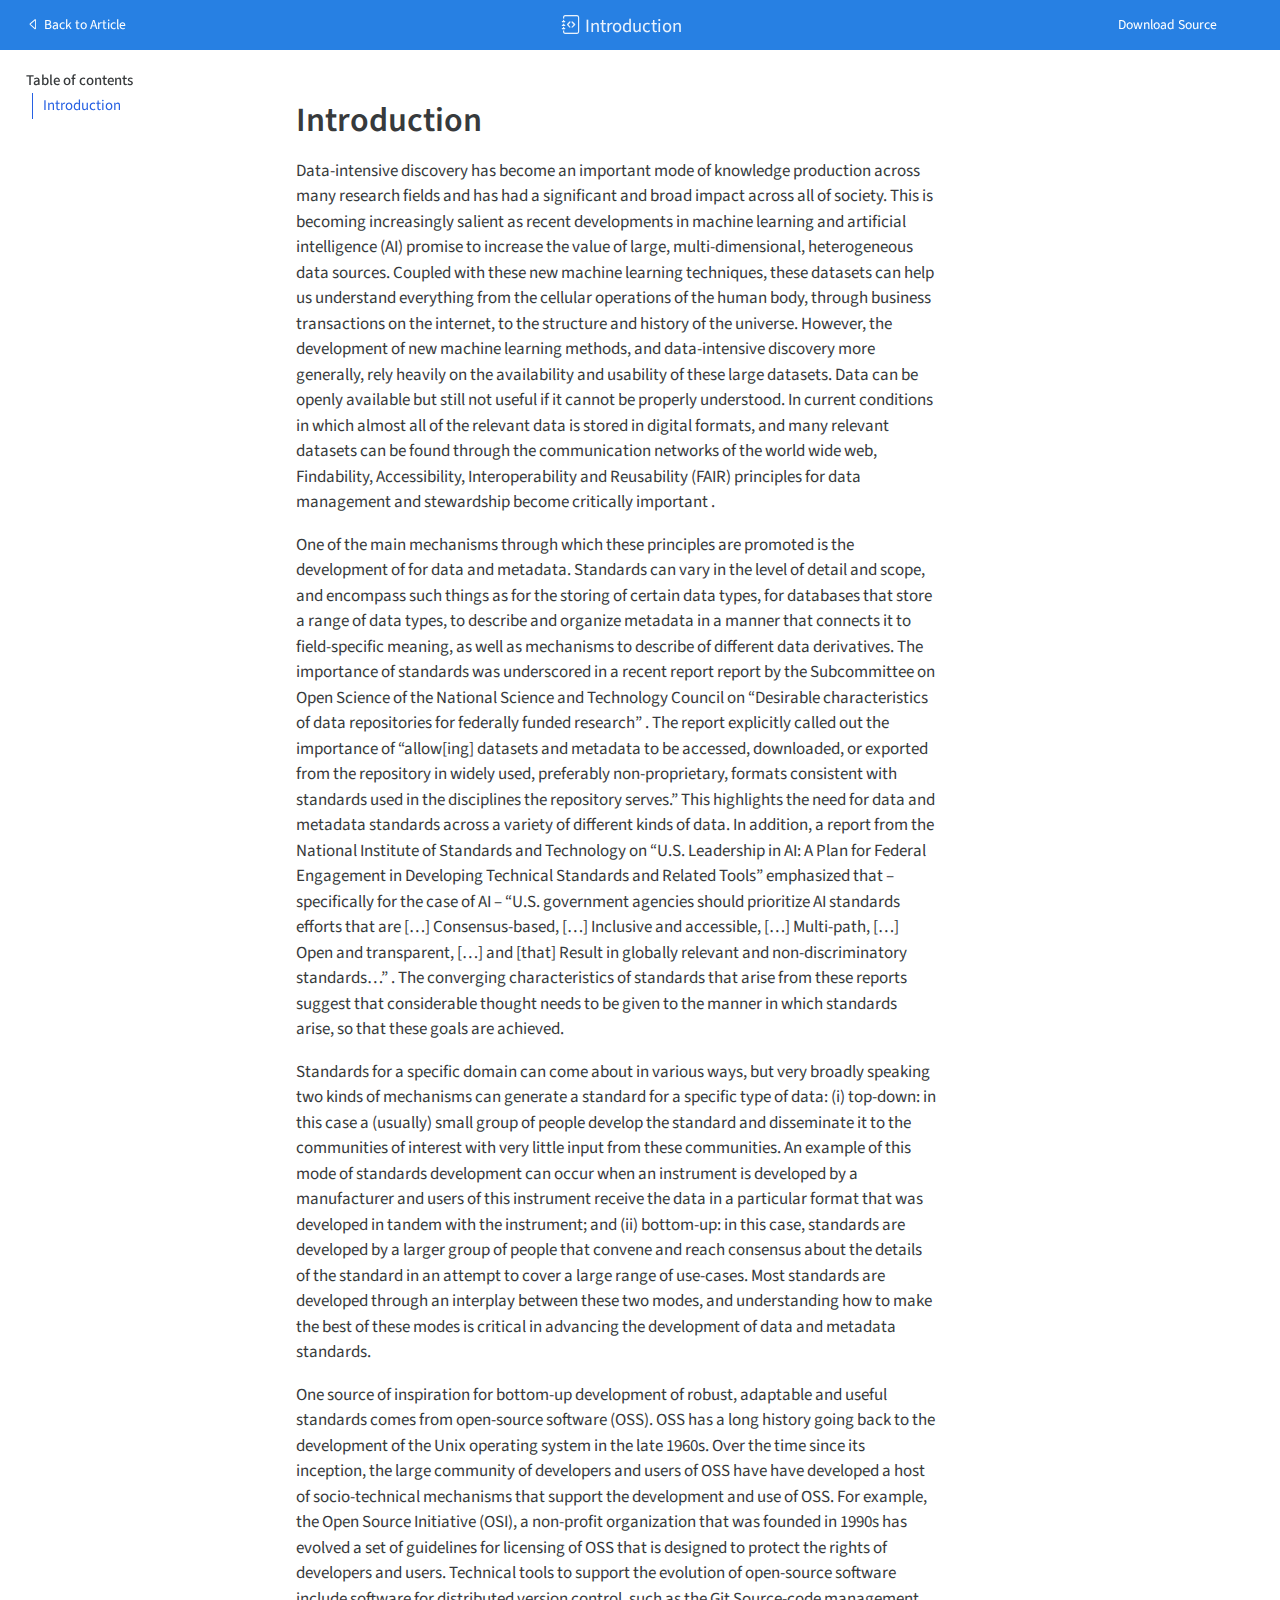
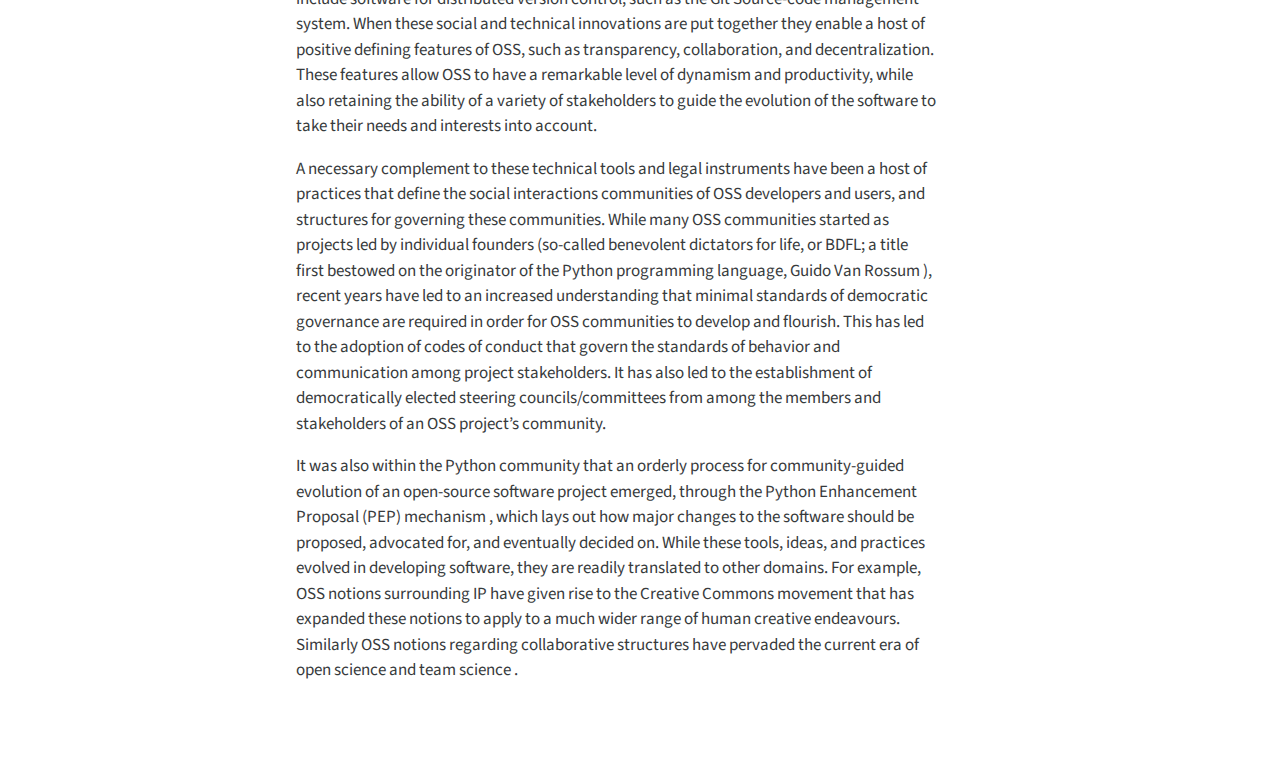
==== sections/01-introduction-preview.html @ ea51e64c "Built site for gh-pages" ====
<!DOCTYPE html>
<html xmlns="http://www.w3.org/1999/xhtml" lang="en" xml:lang="en"><head>
    <meta charset="utf-8">
    <meta name="generator" content="quarto-1.4.553">

    <meta name="viewport" content="width=device-width, initial-scale=1.0, user-scalable=yes">


    <title>introduction</title>
    <style>
      code{white-space: pre-wrap;}
      span.smallcaps{font-variant: small-caps;}
      div.columns{display: flex; gap: min(4vw, 1.5em);}
      div.column{flex: auto; overflow-x: auto;}
      div.hanging-indent{margin-left: 1.5em; text-indent: -1.5em;}
      ul.task-list{list-style: none;}
      ul.task-list li input[type="checkbox"] {
        width: 0.8em;
        margin: 0 0.8em 0.2em -1em; /* quarto-specific, see https://github.com/quarto-dev/quarto-cli/issues/4556 */ 
        vertical-align: middle;
      }
    </style>

    <style>
      body.hypothesis-enabled #quarto-embed-header {
        padding-right: 36px;
      }

      #quarto-embed-header {
        height: 3em;
        width: 100%;
        display: flex;
        justify-content: space-between;
        align-items: center;
        border-bottom: solid 1px;
      }

      #quarto-embed-header h6 {
        font-size: 1.1em;
        padding-top: 0.6em;
        margin-left: 1em;
        margin-right: 1em;
        font-weight: 400;
      }

      #quarto-embed-header a.quarto-back-link,
      #quarto-embed-header a.quarto-download-embed {
        font-size: 0.8em;
        margin-top: 1em;
        margin-bottom: 1em;
        margin-left: 1em;
        margin-right: 1em;
      }

      .quarto-back-container {
        padding-left: 0.5em;
        display: flex;
      }

      .headroom {
          will-change: transform;
          transition: transform 200ms linear;
      }

      .headroom--pinned {
          transform: translateY(0%);
      }

      .headroom--unpinned {
          transform: translateY(-100%);
      }      
    </style>

    <script>
    window.document.addEventListener("DOMContentLoaded", function () {

      var header = window.document.querySelector("#quarto-embed-header");
      const titleBannerEl = window.document.querySelector("body > #title-block-header");
      if (titleBannerEl) {
        titleBannerEl.style.paddingTop = header.clientHeight + "px";
      }
      const contentEl = window.document.getElementById('quarto-content');
      for (const child of contentEl.children) {
        child.style.paddingTop = header.clientHeight + "px";
        child.style.marginTop = "1em";
      }

      // Use the article root if the `back` call doesn't work. This isn't perfect
      // but should typically work
      window.quartoBackToArticle = () => {
        var currentUrl = window.location.href;
        window.history.back();
        setTimeout(() => {
            // if location was not changed in 100 ms, then there is no history back
            if(currentUrl === window.location.href){              
                // redirect to site root
                window.location.href = "../index.html";
            }
        }, 100);
      }

      const headroom = new window.Headroom(header, {
        tolerance: 5,
        onPin: function () {
        },
        onUnpin: function () {
        },
      });
      headroom.init();
    });
    </script>

    
<script src="../site_libs/manuscript-notebook/headroom.min.js"></script>
<script src="../site_libs/clipboard/clipboard.min.js"></script>
<script src="../site_libs/quarto-html/quarto.js"></script>
<script src="../site_libs/quarto-html/popper.min.js"></script>
<script src="../site_libs/quarto-html/tippy.umd.min.js"></script>
<script src="../site_libs/quarto-html/anchor.min.js"></script>
<link href="../site_libs/quarto-html/tippy.css" rel="stylesheet">
<link href="../site_libs/quarto-html/quarto-syntax-highlighting.css" rel="stylesheet" id="quarto-text-highlighting-styles">
<script src="../site_libs/bootstrap/bootstrap.min.js"></script>
<link href="../site_libs/bootstrap/bootstrap-icons.css" rel="stylesheet">
<link href="../site_libs/bootstrap/bootstrap.min.css" rel="stylesheet" id="quarto-bootstrap" data-mode="light">
     <script async="" src="https://hypothes.is/embed.js"></script>
<script>
  window.document.addEventListener("DOMContentLoaded", function (_event) {
    document.body.classList.add('hypothesis-enabled');
  });
</script>  
      </head>

  <body class="quarto-notebook">
    <div id="quarto-embed-header" class="headroom fixed-top bg-primary">
      
      <a onclick="window.quartoBackToArticle(); return false;" class="btn btn-primary quarto-back-link" href=""><i class="bi bi-caret-left"></i> Back to Article</a>
      <h6><i class="bi bi-journal-code"></i> Introduction</h6>

            <a href="../sections/01-introduction.qmd" class="btn btn-primary quarto-download-embed" download="01-introduction.qmd">Download Source</a>
          </div>

     <div id="quarto-content" class="page-columns page-rows-contents page-layout-article toc-left">
<div id="quarto-sidebar-toc-left" class="sidebar toc-left">
  <nav id="TOC" role="doc-toc" class="toc-active">
    <h2 id="toc-title">Table of contents</h2>
   
  <ul>
  <li><a href="#introduction" id="toc-introduction" class="nav-link active" data-scroll-target="#introduction">Introduction</a></li>
  </ul>
</nav>
</div>
<div id="quarto-margin-sidebar" class="sidebar margin-sidebar">
</div>
<main class="content quarto-banner-title-block" id="quarto-document-content">      <section id="introduction" class="level1">
<h1>Introduction</h1>
<p>Data-intensive discovery has become an important mode of knowledge production across many research fields and has had a significant and broad impact across all of society. This is becoming increasingly salient as recent developments in machine learning and artificial intelligence (AI) promise to increase the value of large, multi-dimensional, heterogeneous data sources. Coupled with these new machine learning techniques, these datasets can help us understand everything from the cellular operations of the human body, through business transactions on the internet, to the structure and history of the universe. However, the development of new machine learning methods, and data-intensive discovery more generally, rely heavily on the availability and usability of these large datasets. Data can be openly available but still not useful if it cannot be properly understood. In current conditions in which almost all of the relevant data is stored in digital formats, and many relevant datasets can be found through the communication networks of the world wide web, Findability, Accessibility, Interoperability and Reusability (FAIR) principles for data management and stewardship become critically important .</p>
<p>One of the main mechanisms through which these principles are promoted is the development of for data and metadata. Standards can vary in the level of detail and scope, and encompass such things as for the storing of certain data types, for databases that store a range of data types, to describe and organize metadata in a manner that connects it to field-specific meaning, as well as mechanisms to describe of different data derivatives. The importance of standards was underscored in a recent report report by the Subcommittee on Open Science of the National Science and Technology Council on “Desirable characteristics of data repositories for federally funded research” . The report explicitly called out the importance of “allow[ing] datasets and metadata to be accessed, downloaded, or exported from the repository in widely used, preferably non-proprietary, formats consistent with standards used in the disciplines the repository serves.” This highlights the need for data and metadata standards across a variety of different kinds of data. In addition, a report from the National Institute of Standards and Technology on “U.S. Leadership in AI: A Plan for Federal Engagement in Developing Technical Standards and Related Tools” emphasized that – specifically for the case of AI – “U.S. government agencies should prioritize AI standards efforts that are […] Consensus-based, […] Inclusive and accessible, […] Multi-path, […] Open and transparent, […] and [that] Result in globally relevant and non-discriminatory standards…” . The converging characteristics of standards that arise from these reports suggest that considerable thought needs to be given to the manner in which standards arise, so that these goals are achieved.</p>
<p>Standards for a specific domain can come about in various ways, but very broadly speaking two kinds of mechanisms can generate a standard for a specific type of data: (i) top-down: in this case a (usually) small group of people develop the standard and disseminate it to the communities of interest with very little input from these communities. An example of this mode of standards development can occur when an instrument is developed by a manufacturer and users of this instrument receive the data in a particular format that was developed in tandem with the instrument; and (ii) bottom-up: in this case, standards are developed by a larger group of people that convene and reach consensus about the details of the standard in an attempt to cover a large range of use-cases. Most standards are developed through an interplay between these two modes, and understanding how to make the best of these modes is critical in advancing the development of data and metadata standards.</p>
<p>One source of inspiration for bottom-up development of robust, adaptable and useful standards comes from open-source software (OSS). OSS has a long history going back to the development of the Unix operating system in the late 1960s. Over the time since its inception, the large community of developers and users of OSS have have developed a host of socio-technical mechanisms that support the development and use of OSS. For example, the Open Source Initiative (OSI), a non-profit organization that was founded in 1990s has evolved a set of guidelines for licensing of OSS that is designed to protect the rights of developers and users. Technical tools to support the evolution of open-source software include software for distributed version control, such as the Git Source-code management system. When these social and technical innovations are put together they enable a host of positive defining features of OSS, such as transparency, collaboration, and decentralization. These features allow OSS to have a remarkable level of dynamism and productivity, while also retaining the ability of a variety of stakeholders to guide the evolution of the software to take their needs and interests into account.</p>
<p>A necessary complement to these technical tools and legal instruments have been a host of practices that define the social interactions communities of OSS developers and users, and structures for governing these communities. While many OSS communities started as projects led by individual founders (so-called benevolent dictators for life, or BDFL; a title first bestowed on the originator of the Python programming language, Guido Van Rossum ), recent years have led to an increased understanding that minimal standards of democratic governance are required in order for OSS communities to develop and flourish. This has led to the adoption of codes of conduct that govern the standards of behavior and communication among project stakeholders. It has also led to the establishment of democratically elected steering councils/committees from among the members and stakeholders of an OSS project’s community.</p>
<p>It was also within the Python community that an orderly process for community-guided evolution of an open-source software project emerged, through the Python Enhancement Proposal (PEP) mechanism , which lays out how major changes to the software should be proposed, advocated for, and eventually decided on. While these tools, ideas, and practices evolved in developing software, they are readily translated to other domains. For example, OSS notions surrounding IP have given rise to the Creative Commons movement that has expanded these notions to apply to a much wider range of human creative endeavours. Similarly OSS notions regarding collaborative structures have pervaded the current era of open science and team science .</p>
</section>
     </main>
<!-- /main column -->  <script id="quarto-html-after-body" type="application/javascript">
window.document.addEventListener("DOMContentLoaded", function (event) {
  const toggleBodyColorMode = (bsSheetEl) => {
    const mode = bsSheetEl.getAttribute("data-mode");
    const bodyEl = window.document.querySelector("body");
    if (mode === "dark") {
      bodyEl.classList.add("quarto-dark");
      bodyEl.classList.remove("quarto-light");
    } else {
      bodyEl.classList.add("quarto-light");
      bodyEl.classList.remove("quarto-dark");
    }
  }
  const toggleBodyColorPrimary = () => {
    const bsSheetEl = window.document.querySelector("link#quarto-bootstrap");
    if (bsSheetEl) {
      toggleBodyColorMode(bsSheetEl);
    }
  }
  toggleBodyColorPrimary();  
  const icon = "";
  const anchorJS = new window.AnchorJS();
  anchorJS.options = {
    placement: 'right',
    icon: icon
  };
  anchorJS.add('.anchored');
  const isCodeAnnotation = (el) => {
    for (const clz of el.classList) {
      if (clz.startsWith('code-annotation-')) {                     
        return true;
      }
    }
    return false;
  }
  const clipboard = new window.ClipboardJS('.code-copy-button', {
    text: function(trigger) {
      const codeEl = trigger.previousElementSibling.cloneNode(true);
      for (const childEl of codeEl.children) {
        if (isCodeAnnotation(childEl)) {
          childEl.remove();
        }
      }
      return codeEl.innerText;
    }
  });
  clipboard.on('success', function(e) {
    // button target
    const button = e.trigger;
    // don't keep focus
    button.blur();
    // flash "checked"
    button.classList.add('code-copy-button-checked');
    var currentTitle = button.getAttribute("title");
    button.setAttribute("title", "Copied!");
    let tooltip;
    if (window.bootstrap) {
      button.setAttribute("data-bs-toggle", "tooltip");
      button.setAttribute("data-bs-placement", "left");
      button.setAttribute("data-bs-title", "Copied!");
      tooltip = new bootstrap.Tooltip(button, 
        { trigger: "manual", 
          customClass: "code-copy-button-tooltip",
          offset: [0, -8]});
      tooltip.show();    
    }
    setTimeout(function() {
      if (tooltip) {
        tooltip.hide();
        button.removeAttribute("data-bs-title");
        button.removeAttribute("data-bs-toggle");
        button.removeAttribute("data-bs-placement");
      }
      button.setAttribute("title", currentTitle);
      button.classList.remove('code-copy-button-checked');
    }, 1000);
    // clear code selection
    e.clearSelection();
  });
    var localhostRegex = new RegExp(/^(?:http|https):\/\/localhost\:?[0-9]*\//);
    var mailtoRegex = new RegExp(/^mailto:/);
      var filterRegex = new RegExp('/' + window.location.host + '/');
    var isInternal = (href) => {
        return filterRegex.test(href) || localhostRegex.test(href) || mailtoRegex.test(href);
    }
    // Inspect non-navigation links and adorn them if external
 	var links = window.document.querySelectorAll('a[href]:not(.nav-link):not(.navbar-brand):not(.toc-action):not(.sidebar-link):not(.sidebar-item-toggle):not(.pagination-link):not(.no-external):not([aria-hidden]):not(.dropdown-item):not(.quarto-navigation-tool)');
    for (var i=0; i<links.length; i++) {
      const link = links[i];
      if (!isInternal(link.href)) {
        // undo the damage that might have been done by quarto-nav.js in the case of
        // links that we want to consider external
        if (link.dataset.originalHref !== undefined) {
          link.href = link.dataset.originalHref;
        }
      }
    }
  function tippyHover(el, contentFn, onTriggerFn, onUntriggerFn) {
    const config = {
      allowHTML: true,
      maxWidth: 500,
      delay: 100,
      arrow: false,
      appendTo: function(el) {
          return el.parentElement;
      },
      interactive: true,
      interactiveBorder: 10,
      theme: 'quarto',
      placement: 'bottom-start',
    };
    if (contentFn) {
      config.content = contentFn;
    }
    if (onTriggerFn) {
      config.onTrigger = onTriggerFn;
    }
    if (onUntriggerFn) {
      config.onUntrigger = onUntriggerFn;
    }
    window.tippy(el, config); 
  }
  const noterefs = window.document.querySelectorAll('a[role="doc-noteref"]');
  for (var i=0; i<noterefs.length; i++) {
    const ref = noterefs[i];
    tippyHover(ref, function() {
      // use id or data attribute instead here
      let href = ref.getAttribute('data-footnote-href') || ref.getAttribute('href');
      try { href = new URL(href).hash; } catch {}
      const id = href.replace(/^#\/?/, "");
      const note = window.document.getElementById(id);
      if (note) {
        return note.innerHTML;
      } else {
        return "";
      }
    });
  }
  const xrefs = window.document.querySelectorAll('a.quarto-xref');
  const processXRef = (id, note) => {
    // Strip column container classes
    const stripColumnClz = (el) => {
      el.classList.remove("page-full", "page-columns");
      if (el.children) {
        for (const child of el.children) {
          stripColumnClz(child);
        }
      }
    }
    stripColumnClz(note)
    if (id === null || id.startsWith('sec-')) {
      // Special case sections, only their first couple elements
      const container = document.createElement("div");
      if (note.children && note.children.length > 2) {
        container.appendChild(note.children[0].cloneNode(true));
        for (let i = 1; i < note.children.length; i++) {
          const child = note.children[i];
          if (child.tagName === "P" && child.innerText === "") {
            continue;
          } else {
            container.appendChild(child.cloneNode(true));
            break;
          }
        }
        if (window.Quarto?.typesetMath) {
          window.Quarto.typesetMath(container);
        }
        return container.innerHTML
      } else {
        if (window.Quarto?.typesetMath) {
          window.Quarto.typesetMath(note);
        }
        return note.innerHTML;
      }
    } else {
      // Remove any anchor links if they are present
      const anchorLink = note.querySelector('a.anchorjs-link');
      if (anchorLink) {
        anchorLink.remove();
      }
      if (window.Quarto?.typesetMath) {
        window.Quarto.typesetMath(note);
      }
      // TODO in 1.5, we should make sure this works without a callout special case
      if (note.classList.contains("callout")) {
        return note.outerHTML;
      } else {
        return note.innerHTML;
      }
    }
  }
  for (var i=0; i<xrefs.length; i++) {
    const xref = xrefs[i];
    tippyHover(xref, undefined, function(instance) {
      instance.disable();
      let url = xref.getAttribute('href');
      let hash = undefined; 
      if (url.startsWith('#')) {
        hash = url;
      } else {
        try { hash = new URL(url).hash; } catch {}
      }
      if (hash) {
        const id = hash.replace(/^#\/?/, "");
        const note = window.document.getElementById(id);
        if (note !== null) {
          try {
            const html = processXRef(id, note.cloneNode(true));
            instance.setContent(html);
          } finally {
            instance.enable();
            instance.show();
          }
        } else {
          // See if we can fetch this
          fetch(url.split('#')[0])
          .then(res => res.text())
          .then(html => {
            const parser = new DOMParser();
            const htmlDoc = parser.parseFromString(html, "text/html");
            const note = htmlDoc.getElementById(id);
            if (note !== null) {
              const html = processXRef(id, note);
              instance.setContent(html);
            } 
          }).finally(() => {
            instance.enable();
            instance.show();
          });
        }
      } else {
        // See if we can fetch a full url (with no hash to target)
        // This is a special case and we should probably do some content thinning / targeting
        fetch(url)
        .then(res => res.text())
        .then(html => {
          const parser = new DOMParser();
          const htmlDoc = parser.parseFromString(html, "text/html");
          const note = htmlDoc.querySelector('main.content');
          if (note !== null) {
            // This should only happen for chapter cross references
            // (since there is no id in the URL)
            // remove the first header
            if (note.children.length > 0 && note.children[0].tagName === "HEADER") {
              note.children[0].remove();
            }
            const html = processXRef(null, note);
            instance.setContent(html);
          } 
        }).finally(() => {
          instance.enable();
          instance.show();
        });
      }
    }, function(instance) {
    });
  }
      let selectedAnnoteEl;
      const selectorForAnnotation = ( cell, annotation) => {
        let cellAttr = 'data-code-cell="' + cell + '"';
        let lineAttr = 'data-code-annotation="' +  annotation + '"';
        const selector = 'span[' + cellAttr + '][' + lineAttr + ']';
        return selector;
      }
      const selectCodeLines = (annoteEl) => {
        const doc = window.document;
        const targetCell = annoteEl.getAttribute("data-target-cell");
        const targetAnnotation = annoteEl.getAttribute("data-target-annotation");
        const annoteSpan = window.document.querySelector(selectorForAnnotation(targetCell, targetAnnotation));
        const lines = annoteSpan.getAttribute("data-code-lines").split(",");
        const lineIds = lines.map((line) => {
          return targetCell + "-" + line;
        })
        let top = null;
        let height = null;
        let parent = null;
        if (lineIds.length > 0) {
            //compute the position of the single el (top and bottom and make a div)
            const el = window.document.getElementById(lineIds[0]);
            top = el.offsetTop;
            height = el.offsetHeight;
            parent = el.parentElement.parentElement;
          if (lineIds.length > 1) {
            const lastEl = window.document.getElementById(lineIds[lineIds.length - 1]);
            const bottom = lastEl.offsetTop + lastEl.offsetHeight;
            height = bottom - top;
          }
          if (top !== null && height !== null && parent !== null) {
            // cook up a div (if necessary) and position it 
            let div = window.document.getElementById("code-annotation-line-highlight");
            if (div === null) {
              div = window.document.createElement("div");
              div.setAttribute("id", "code-annotation-line-highlight");
              div.style.position = 'absolute';
              parent.appendChild(div);
            }
            div.style.top = top - 2 + "px";
            div.style.height = height + 4 + "px";
            div.style.left = 0;
            let gutterDiv = window.document.getElementById("code-annotation-line-highlight-gutter");
            if (gutterDiv === null) {
              gutterDiv = window.document.createElement("div");
              gutterDiv.setAttribute("id", "code-annotation-line-highlight-gutter");
              gutterDiv.style.position = 'absolute';
              const codeCell = window.document.getElementById(targetCell);
              const gutter = codeCell.querySelector('.code-annotation-gutter');
              gutter.appendChild(gutterDiv);
            }
            gutterDiv.style.top = top - 2 + "px";
            gutterDiv.style.height = height + 4 + "px";
          }
          selectedAnnoteEl = annoteEl;
        }
      };
      const unselectCodeLines = () => {
        const elementsIds = ["code-annotation-line-highlight", "code-annotation-line-highlight-gutter"];
        elementsIds.forEach((elId) => {
          const div = window.document.getElementById(elId);
          if (div) {
            div.remove();
          }
        });
        selectedAnnoteEl = undefined;
      };
        // Handle positioning of the toggle
    window.addEventListener(
      "resize",
      throttle(() => {
        elRect = undefined;
        if (selectedAnnoteEl) {
          selectCodeLines(selectedAnnoteEl);
        }
      }, 10)
    );
    function throttle(fn, ms) {
    let throttle = false;
    let timer;
      return (...args) => {
        if(!throttle) { // first call gets through
            fn.apply(this, args);
            throttle = true;
        } else { // all the others get throttled
            if(timer) clearTimeout(timer); // cancel #2
            timer = setTimeout(() => {
              fn.apply(this, args);
              timer = throttle = false;
            }, ms);
        }
      };
    }
      // Attach click handler to the DT
      const annoteDls = window.document.querySelectorAll('dt[data-target-cell]');
      for (const annoteDlNode of annoteDls) {
        annoteDlNode.addEventListener('click', (event) => {
          const clickedEl = event.target;
          if (clickedEl !== selectedAnnoteEl) {
            unselectCodeLines();
            const activeEl = window.document.querySelector('dt[data-target-cell].code-annotation-active');
            if (activeEl) {
              activeEl.classList.remove('code-annotation-active');
            }
            selectCodeLines(clickedEl);
            clickedEl.classList.add('code-annotation-active');
          } else {
            // Unselect the line
            unselectCodeLines();
            clickedEl.classList.remove('code-annotation-active');
          }
        });
      }
  const findCites = (el) => {
    const parentEl = el.parentElement;
    if (parentEl) {
      const cites = parentEl.dataset.cites;
      if (cites) {
        return {
          el,
          cites: cites.split(' ')
        };
      } else {
        return findCites(el.parentElement)
      }
    } else {
      return undefined;
    }
  };
  var bibliorefs = window.document.querySelectorAll('a[role="doc-biblioref"]');
  for (var i=0; i<bibliorefs.length; i++) {
    const ref = bibliorefs[i];
    const citeInfo = findCites(ref);
    if (citeInfo) {
      tippyHover(citeInfo.el, function() {
        var popup = window.document.createElement('div');
        citeInfo.cites.forEach(function(cite) {
          var citeDiv = window.document.createElement('div');
          citeDiv.classList.add('hanging-indent');
          citeDiv.classList.add('csl-entry');
          var biblioDiv = window.document.getElementById('ref-' + cite);
          if (biblioDiv) {
            citeDiv.innerHTML = biblioDiv.innerHTML;
          }
          popup.appendChild(citeDiv);
        });
        return popup.innerHTML;
      });
    }
  }
});
</script>  </div> <!-- /content --> 
  
</body></html>
---- site_libs/quarto-html/tippy.css ----
.tippy-box[data-animation=fade][data-state=hidden]{opacity:0}[data-tippy-root]{max-width:calc(100vw - 10px)}.tippy-box{position:relative;background-color:#333;color:#fff;border-radius:4px;font-size:14px;line-height:1.4;white-space:normal;outline:0;transition-property:transform,visibility,opacity}.tippy-box[data-placement^=top]>.tippy-arrow{bottom:0}.tippy-box[data-placement^=top]>.tippy-arrow:before{bottom:-7px;left:0;border-width:8px 8px 0;border-top-color:initial;transform-origin:center top}.tippy-box[data-placement^=bottom]>.tippy-arrow{top:0}.tippy-box[data-placement^=bottom]>.tippy-arrow:before{top:-7px;left:0;border-width:0 8px 8px;border-bottom-color:initial;transform-origin:center bottom}.tippy-box[data-placement^=left]>.tippy-arrow{right:0}.tippy-box[data-placement^=left]>.tippy-arrow:before{border-width:8px 0 8px 8px;border-left-color:initial;right:-7px;transform-origin:center left}.tippy-box[data-placement^=right]>.tippy-arrow{left:0}.tippy-box[data-placement^=right]>.tippy-arrow:before{left:-7px;border-width:8px 8px 8px 0;border-right-color:initial;transform-origin:center right}.tippy-box[data-inertia][data-state=visible]{transition-timing-function:cubic-bezier(.54,1.5,.38,1.11)}.tippy-arrow{width:16px;height:16px;color:#333}.tippy-arrow:before{content:"";position:absolute;border-color:transparent;border-style:solid}.tippy-content{position:relative;padding:5px 9px;z-index:1}
---- site_libs/quarto-html/quarto-syntax-highlighting.css ----
/* quarto syntax highlight colors */
:root {
  --quarto-hl-ot-color: #003B4F;
  --quarto-hl-at-color: #657422;
  --quarto-hl-ss-color: #20794D;
  --quarto-hl-an-color: #5E5E5E;
  --quarto-hl-fu-color: #4758AB;
  --quarto-hl-st-color: #20794D;
  --quarto-hl-cf-color: #003B4F;
  --quarto-hl-op-color: #5E5E5E;
  --quarto-hl-er-color: #AD0000;
  --quarto-hl-bn-color: #AD0000;
  --quarto-hl-al-color: #AD0000;
  --quarto-hl-va-color: #111111;
  --quarto-hl-bu-color: inherit;
  --quarto-hl-ex-color: inherit;
  --quarto-hl-pp-color: #AD0000;
  --quarto-hl-in-color: #5E5E5E;
  --quarto-hl-vs-color: #20794D;
  --quarto-hl-wa-color: #5E5E5E;
  --quarto-hl-do-color: #5E5E5E;
  --quarto-hl-im-color: #00769E;
  --quarto-hl-ch-color: #20794D;
  --quarto-hl-dt-color: #AD0000;
  --quarto-hl-fl-color: #AD0000;
  --quarto-hl-co-color: #5E5E5E;
  --quarto-hl-cv-color: #5E5E5E;
  --quarto-hl-cn-color: #8f5902;
  --quarto-hl-sc-color: #5E5E5E;
  --quarto-hl-dv-color: #AD0000;
  --quarto-hl-kw-color: #003B4F;
}

/* other quarto variables */
:root {
  --quarto-font-monospace: SFMono-Regular, Menlo, Monaco, Consolas, "Liberation Mono", "Courier New", monospace;
}

pre > code.sourceCode > span {
  color: #003B4F;
}

code span {
  color: #003B4F;
}

code.sourceCode > span {
  color: #003B4F;
}

div.sourceCode,
div.sourceCode pre.sourceCode {
  color: #003B4F;
}

code span.ot {
  color: #003B4F;
  font-style: inherit;
}

code span.at {
  color: #657422;
  font-style: inherit;
}

code span.ss {
  color: #20794D;
  font-style: inherit;
}

code span.an {
  color: #5E5E5E;
  font-style: inherit;
}

code span.fu {
  color: #4758AB;
  font-style: inherit;
}

code span.st {
  color: #20794D;
  font-style: inherit;
}

code span.cf {
  color: #003B4F;
  font-style: inherit;
}

code span.op {
  color: #5E5E5E;
  font-style: inherit;
}

code span.er {
  color: #AD0000;
  font-style: inherit;
}

code span.bn {
  color: #AD0000;
  font-style: inherit;
}

code span.al {
  color: #AD0000;
  font-style: inherit;
}

code span.va {
  color: #111111;
  font-style: inherit;
}

code span.bu {
  font-style: inherit;
}

code span.ex {
  font-style: inherit;
}

code span.pp {
  color: #AD0000;
  font-style: inherit;
}

code span.in {
  color: #5E5E5E;
  font-style: inherit;
}

code span.vs {
  color: #20794D;
  font-style: inherit;
}

code span.wa {
  color: #5E5E5E;
  font-style: italic;
}

code span.do {
  color: #5E5E5E;
  font-style: italic;
}

code span.im {
  color: #00769E;
  font-style: inherit;
}

code span.ch {
  color: #20794D;
  font-style: inherit;
}

code span.dt {
  color: #AD0000;
  font-style: inherit;
}

code span.fl {
  color: #AD0000;
  font-style: inherit;
}

code span.co {
  color: #5E5E5E;
  font-style: inherit;
}

code span.cv {
  color: #5E5E5E;
  font-style: italic;
}

code span.cn {
  color: #8f5902;
  font-style: inherit;
}

code span.sc {
  color: #5E5E5E;
  font-style: inherit;
}

code span.dv {
  color: #AD0000;
  font-style: inherit;
}

code span.kw {
  color: #003B4F;
  font-style: inherit;
}

.prevent-inlining {
  content: "</";
}

/*# sourceMappingURL=debc5d5d77c3f9108843748ff7464032.css.map */
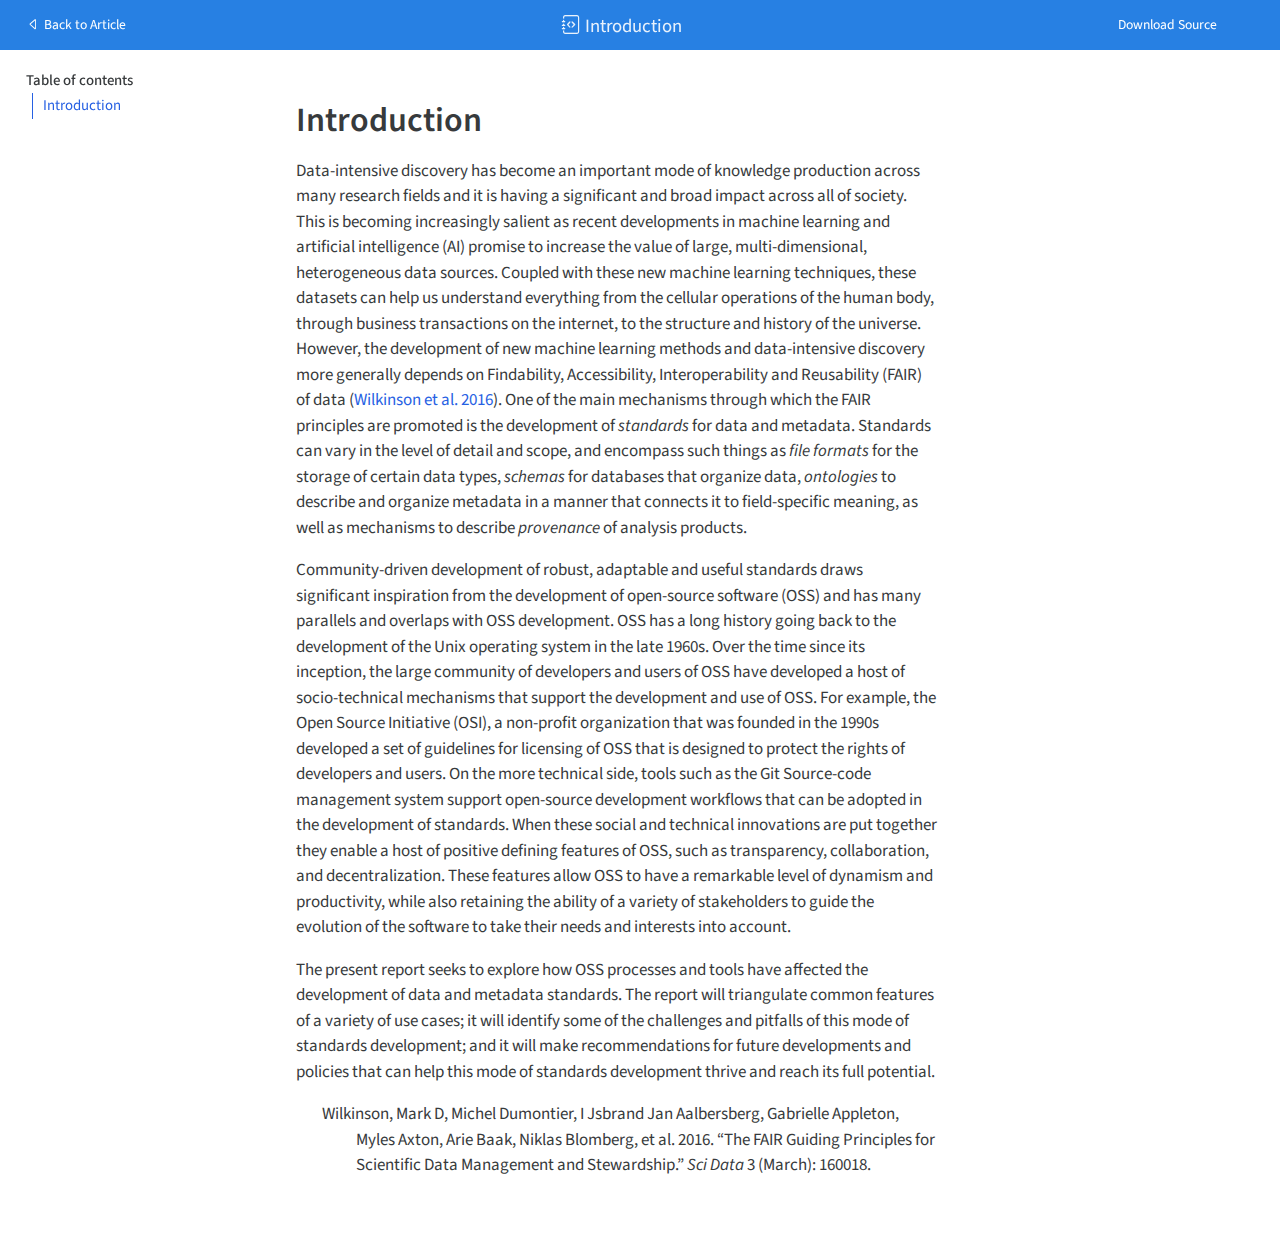
==== commit 8ba311be: "Built site for gh-pages" ====
--- a/sections/01-introduction-preview.html
+++ b/sections/01-introduction-preview.html
@@ -1,7 +1,7 @@
 <!DOCTYPE html>
 <html xmlns="http://www.w3.org/1999/xhtml" lang="en" xml:lang="en"><head>
     <meta charset="utf-8">
-    <meta name="generator" content="quarto-1.4.553">
+    <meta name="generator" content="quarto-1.4.555">
 
     <meta name="viewport" content="width=device-width, initial-scale=1.0, user-scalable=yes">
 
@@ -19,7 +19,27 @@
         margin: 0 0.8em 0.2em -1em; /* quarto-specific, see https://github.com/quarto-dev/quarto-cli/issues/4556 */ 
         vertical-align: middle;
       }
-    </style>
+      /* CSS for citations */
+      div.csl-bib-body { }
+      div.csl-entry {
+        clear: both;
+        margin-bottom: 0em;
+      }
+      .hanging-indent div.csl-entry {
+        margin-left:2em;
+        text-indent:-2em;
+      }
+      div.csl-left-margin {
+        min-width:2em;
+        float:left;
+      }
+      div.csl-right-inline {
+        margin-left:2em;
+        padding-left:1em;
+      }
+      div.csl-indent {
+        margin-left: 2em;
+      }    </style>
 
     <style>
       body.hypothesis-enabled #quarto-embed-header {
@@ -153,12 +173,14 @@
 </div>
 <main class="content quarto-banner-title-block" id="quarto-document-content">      <section id="introduction" class="level1">
 <h1>Introduction</h1>
-<p>Data-intensive discovery has become an important mode of knowledge production across many research fields and has had a significant and broad impact across all of society. This is becoming increasingly salient as recent developments in machine learning and artificial intelligence (AI) promise to increase the value of large, multi-dimensional, heterogeneous data sources. Coupled with these new machine learning techniques, these datasets can help us understand everything from the cellular operations of the human body, through business transactions on the internet, to the structure and history of the universe. However, the development of new machine learning methods, and data-intensive discovery more generally, rely heavily on the availability and usability of these large datasets. Data can be openly available but still not useful if it cannot be properly understood. In current conditions in which almost all of the relevant data is stored in digital formats, and many relevant datasets can be found through the communication networks of the world wide web, Findability, Accessibility, Interoperability and Reusability (FAIR) principles for data management and stewardship become critically important .</p>
-<p>One of the main mechanisms through which these principles are promoted is the development of for data and metadata. Standards can vary in the level of detail and scope, and encompass such things as for the storing of certain data types, for databases that store a range of data types, to describe and organize metadata in a manner that connects it to field-specific meaning, as well as mechanisms to describe of different data derivatives. The importance of standards was underscored in a recent report report by the Subcommittee on Open Science of the National Science and Technology Council on “Desirable characteristics of data repositories for federally funded research” . The report explicitly called out the importance of “allow[ing] datasets and metadata to be accessed, downloaded, or exported from the repository in widely used, preferably non-proprietary, formats consistent with standards used in the disciplines the repository serves.” This highlights the need for data and metadata standards across a variety of different kinds of data. In addition, a report from the National Institute of Standards and Technology on “U.S. Leadership in AI: A Plan for Federal Engagement in Developing Technical Standards and Related Tools” emphasized that – specifically for the case of AI – “U.S. government agencies should prioritize AI standards efforts that are […] Consensus-based, […] Inclusive and accessible, […] Multi-path, […] Open and transparent, […] and [that] Result in globally relevant and non-discriminatory standards…” . The converging characteristics of standards that arise from these reports suggest that considerable thought needs to be given to the manner in which standards arise, so that these goals are achieved.</p>
-<p>Standards for a specific domain can come about in various ways, but very broadly speaking two kinds of mechanisms can generate a standard for a specific type of data: (i) top-down: in this case a (usually) small group of people develop the standard and disseminate it to the communities of interest with very little input from these communities. An example of this mode of standards development can occur when an instrument is developed by a manufacturer and users of this instrument receive the data in a particular format that was developed in tandem with the instrument; and (ii) bottom-up: in this case, standards are developed by a larger group of people that convene and reach consensus about the details of the standard in an attempt to cover a large range of use-cases. Most standards are developed through an interplay between these two modes, and understanding how to make the best of these modes is critical in advancing the development of data and metadata standards.</p>
-<p>One source of inspiration for bottom-up development of robust, adaptable and useful standards comes from open-source software (OSS). OSS has a long history going back to the development of the Unix operating system in the late 1960s. Over the time since its inception, the large community of developers and users of OSS have have developed a host of socio-technical mechanisms that support the development and use of OSS. For example, the Open Source Initiative (OSI), a non-profit organization that was founded in 1990s has evolved a set of guidelines for licensing of OSS that is designed to protect the rights of developers and users. Technical tools to support the evolution of open-source software include software for distributed version control, such as the Git Source-code management system. When these social and technical innovations are put together they enable a host of positive defining features of OSS, such as transparency, collaboration, and decentralization. These features allow OSS to have a remarkable level of dynamism and productivity, while also retaining the ability of a variety of stakeholders to guide the evolution of the software to take their needs and interests into account.</p>
-<p>A necessary complement to these technical tools and legal instruments have been a host of practices that define the social interactions communities of OSS developers and users, and structures for governing these communities. While many OSS communities started as projects led by individual founders (so-called benevolent dictators for life, or BDFL; a title first bestowed on the originator of the Python programming language, Guido Van Rossum ), recent years have led to an increased understanding that minimal standards of democratic governance are required in order for OSS communities to develop and flourish. This has led to the adoption of codes of conduct that govern the standards of behavior and communication among project stakeholders. It has also led to the establishment of democratically elected steering councils/committees from among the members and stakeholders of an OSS project’s community.</p>
-<p>It was also within the Python community that an orderly process for community-guided evolution of an open-source software project emerged, through the Python Enhancement Proposal (PEP) mechanism , which lays out how major changes to the software should be proposed, advocated for, and eventually decided on. While these tools, ideas, and practices evolved in developing software, they are readily translated to other domains. For example, OSS notions surrounding IP have given rise to the Creative Commons movement that has expanded these notions to apply to a much wider range of human creative endeavours. Similarly OSS notions regarding collaborative structures have pervaded the current era of open science and team science .</p>
+<p>Data-intensive discovery has become an important mode of knowledge production across many research fields and it is having a significant and broad impact across all of society. This is becoming increasingly salient as recent developments in machine learning and artificial intelligence (AI) promise to increase the value of large, multi-dimensional, heterogeneous data sources. Coupled with these new machine learning techniques, these datasets can help us understand everything from the cellular operations of the human body, through business transactions on the internet, to the structure and history of the universe. However, the development of new machine learning methods and data-intensive discovery more generally depends on Findability, Accessibility, Interoperability and Reusability (FAIR) of data <span class="citation" data-cites="Wilkinson2016FAIR">(<a href="#ref-Wilkinson2016FAIR" role="doc-biblioref">Wilkinson et al. 2016</a>)</span>. One of the main mechanisms through which the FAIR principles are promoted is the development of <em>standards</em> for data and metadata. Standards can vary in the level of detail and scope, and encompass such things as <em>file formats</em> for the storage of certain data types, <em>schemas</em> for databases that organize data, <em>ontologies</em> to describe and organize metadata in a manner that connects it to field-specific meaning, as well as mechanisms to describe <em>provenance</em> of analysis products.</p>
+<p>Community-driven development of robust, adaptable and useful standards draws significant inspiration from the development of open-source software (OSS) and has many parallels and overlaps with OSS development. OSS has a long history going back to the development of the Unix operating system in the late 1960s. Over the time since its inception, the large community of developers and users of OSS have developed a host of socio-technical mechanisms that support the development and use of OSS. For example, the Open Source Initiative (OSI), a non-profit organization that was founded in the 1990s developed a set of guidelines for licensing of OSS that is designed to protect the rights of developers and users. On the more technical side, tools such as the Git Source-code management system support open-source development workflows that can be adopted in the development of standards. When these social and technical innovations are put together they enable a host of positive defining features of OSS, such as transparency, collaboration, and decentralization. These features allow OSS to have a remarkable level of dynamism and productivity, while also retaining the ability of a variety of stakeholders to guide the evolution of the software to take their needs and interests into account.</p>
+<p>The present report seeks to explore how OSS processes and tools have affected the development of data and metadata standards. The report will triangulate common features of a variety of use cases; it will identify some of the challenges and pitfalls of this mode of standards development; and it will make recommendations for future developments and policies that can help this mode of standards development thrive and reach its full potential.</p>
+<div id="refs" class="references csl-bib-body hanging-indent" data-entry-spacing="0" role="list">
+<div id="ref-Wilkinson2016FAIR" class="csl-entry" role="listitem">
+Wilkinson, Mark D, Michel Dumontier, I Jsbrand Jan Aalbersberg, Gabrielle Appleton, Myles Axton, Arie Baak, Niklas Blomberg, et al. 2016. <span>“The <span>FAIR</span> Guiding Principles for Scientific Data Management and Stewardship.”</span> <em>Sci Data</em> 3 (March): 160018.
+</div>
+</div>
 </section>
      </main>
 <!-- /main column -->  <script id="quarto-html-after-body" type="application/javascript">
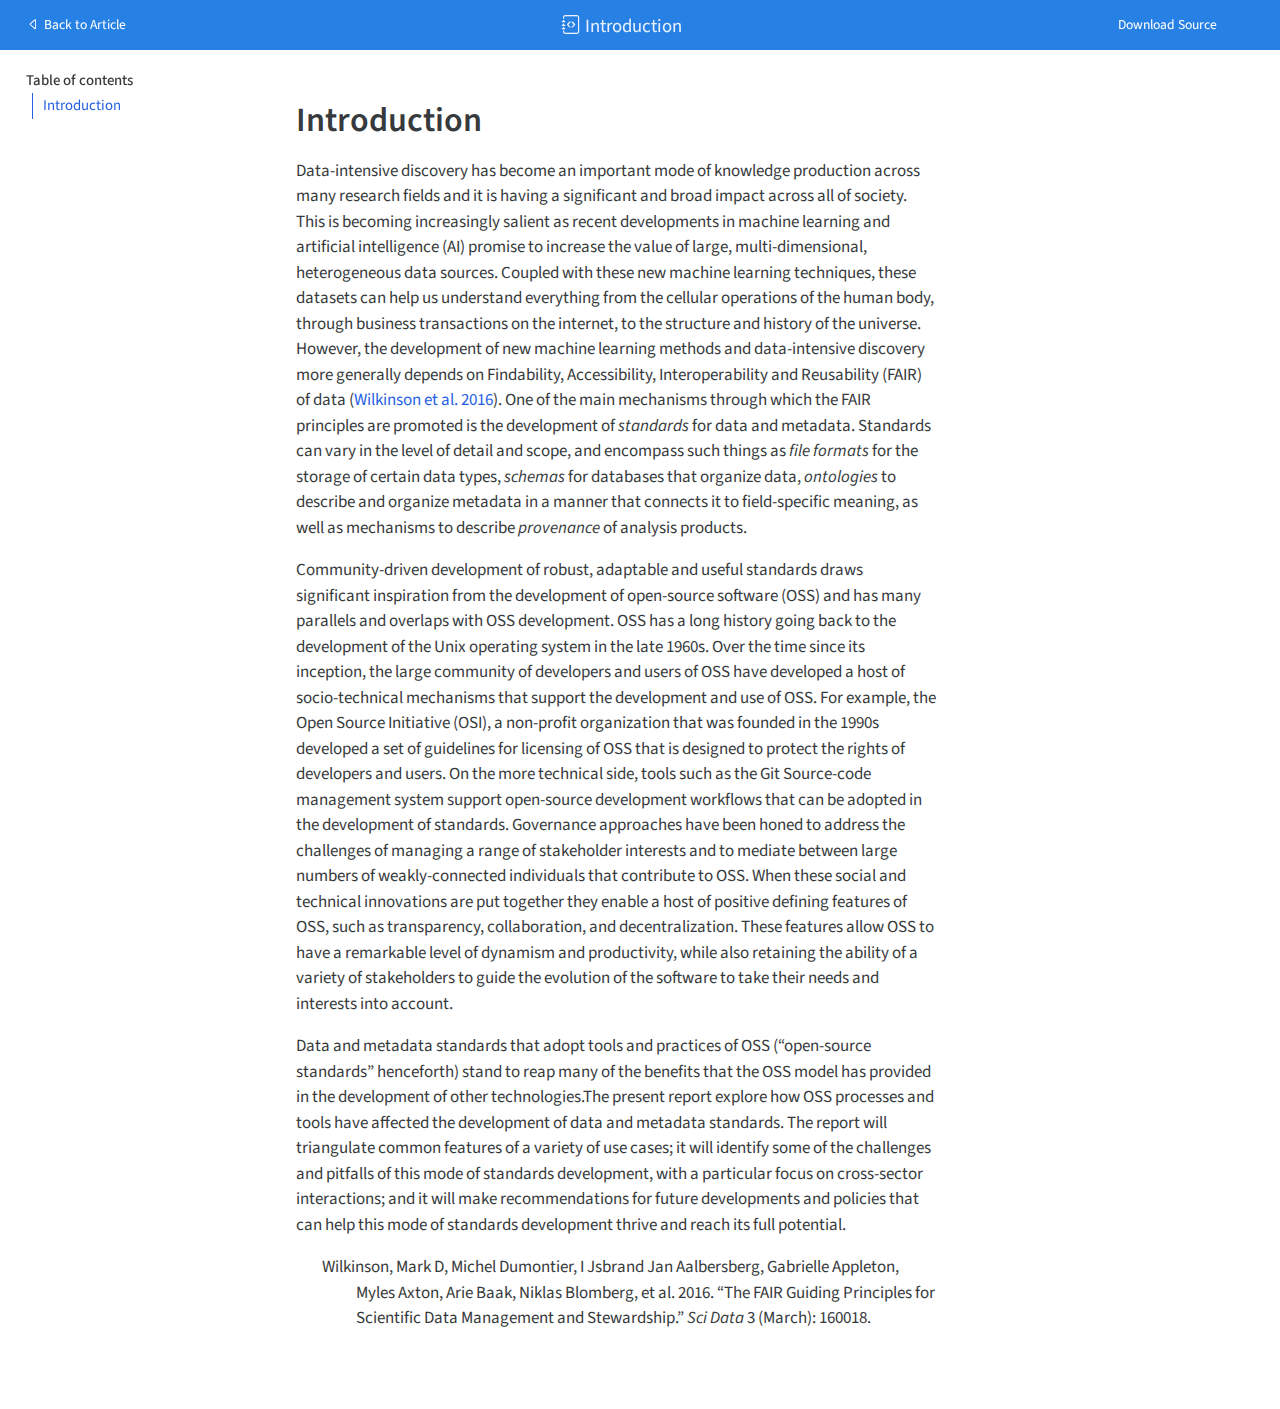
==== commit 140f523a: "Built site for gh-pages" ====
--- a/sections/01-introduction-preview.html
+++ b/sections/01-introduction-preview.html
@@ -165,17 +165,17 @@
     <h2 id="toc-title">Table of contents</h2>
    
   <ul>
-  <li><a href="#introduction" id="toc-introduction" class="nav-link active" data-scroll-target="#introduction">Introduction</a></li>
+  <li><a href="#sec-intro" id="toc-sec-intro" class="nav-link active" data-scroll-target="#sec-intro">Introduction</a></li>
   </ul>
 </nav>
 </div>
 <div id="quarto-margin-sidebar" class="sidebar margin-sidebar">
 </div>
-<main class="content quarto-banner-title-block" id="quarto-document-content">      <section id="introduction" class="level1">
+<main class="content quarto-banner-title-block" id="quarto-document-content">      <section id="sec-intro" class="level1">
 <h1>Introduction</h1>
 <p>Data-intensive discovery has become an important mode of knowledge production across many research fields and it is having a significant and broad impact across all of society. This is becoming increasingly salient as recent developments in machine learning and artificial intelligence (AI) promise to increase the value of large, multi-dimensional, heterogeneous data sources. Coupled with these new machine learning techniques, these datasets can help us understand everything from the cellular operations of the human body, through business transactions on the internet, to the structure and history of the universe. However, the development of new machine learning methods and data-intensive discovery more generally depends on Findability, Accessibility, Interoperability and Reusability (FAIR) of data <span class="citation" data-cites="Wilkinson2016FAIR">(<a href="#ref-Wilkinson2016FAIR" role="doc-biblioref">Wilkinson et al. 2016</a>)</span>. One of the main mechanisms through which the FAIR principles are promoted is the development of <em>standards</em> for data and metadata. Standards can vary in the level of detail and scope, and encompass such things as <em>file formats</em> for the storage of certain data types, <em>schemas</em> for databases that organize data, <em>ontologies</em> to describe and organize metadata in a manner that connects it to field-specific meaning, as well as mechanisms to describe <em>provenance</em> of analysis products.</p>
-<p>Community-driven development of robust, adaptable and useful standards draws significant inspiration from the development of open-source software (OSS) and has many parallels and overlaps with OSS development. OSS has a long history going back to the development of the Unix operating system in the late 1960s. Over the time since its inception, the large community of developers and users of OSS have developed a host of socio-technical mechanisms that support the development and use of OSS. For example, the Open Source Initiative (OSI), a non-profit organization that was founded in the 1990s developed a set of guidelines for licensing of OSS that is designed to protect the rights of developers and users. On the more technical side, tools such as the Git Source-code management system support open-source development workflows that can be adopted in the development of standards. When these social and technical innovations are put together they enable a host of positive defining features of OSS, such as transparency, collaboration, and decentralization. These features allow OSS to have a remarkable level of dynamism and productivity, while also retaining the ability of a variety of stakeholders to guide the evolution of the software to take their needs and interests into account.</p>
-<p>The present report seeks to explore how OSS processes and tools have affected the development of data and metadata standards. The report will triangulate common features of a variety of use cases; it will identify some of the challenges and pitfalls of this mode of standards development; and it will make recommendations for future developments and policies that can help this mode of standards development thrive and reach its full potential.</p>
+<p>Community-driven development of robust, adaptable and useful standards draws significant inspiration from the development of open-source software (OSS) and has many parallels and overlaps with OSS development. OSS has a long history going back to the development of the Unix operating system in the late 1960s. Over the time since its inception, the large community of developers and users of OSS have developed a host of socio-technical mechanisms that support the development and use of OSS. For example, the Open Source Initiative (OSI), a non-profit organization that was founded in the 1990s developed a set of guidelines for licensing of OSS that is designed to protect the rights of developers and users. On the more technical side, tools such as the Git Source-code management system support open-source development workflows that can be adopted in the development of standards. Governance approaches have been honed to address the challenges of managing a range of stakeholder interests and to mediate between large numbers of weakly-connected individuals that contribute to OSS. When these social and technical innovations are put together they enable a host of positive defining features of OSS, such as transparency, collaboration, and decentralization. These features allow OSS to have a remarkable level of dynamism and productivity, while also retaining the ability of a variety of stakeholders to guide the evolution of the software to take their needs and interests into account.</p>
+<p>Data and metadata standards that adopt tools and practices of OSS (“open-source standards” henceforth) stand to reap many of the benefits that the OSS model has provided in the development of other technologies.The present report explore how OSS processes and tools have affected the development of data and metadata standards. The report will triangulate common features of a variety of use cases; it will identify some of the challenges and pitfalls of this mode of standards development, with a particular focus on cross-sector interactions; and it will make recommendations for future developments and policies that can help this mode of standards development thrive and reach its full potential.</p>
 <div id="refs" class="references csl-bib-body hanging-indent" data-entry-spacing="0" role="list">
 <div id="ref-Wilkinson2016FAIR" class="csl-entry" role="listitem">
 Wilkinson, Mark D, Michel Dumontier, I Jsbrand Jan Aalbersberg, Gabrielle Appleton, Myles Axton, Arie Baak, Niklas Blomberg, et al. 2016. <span>“The <span>FAIR</span> Guiding Principles for Scientific Data Management and Stewardship.”</span> <em>Sci Data</em> 3 (March): 160018.
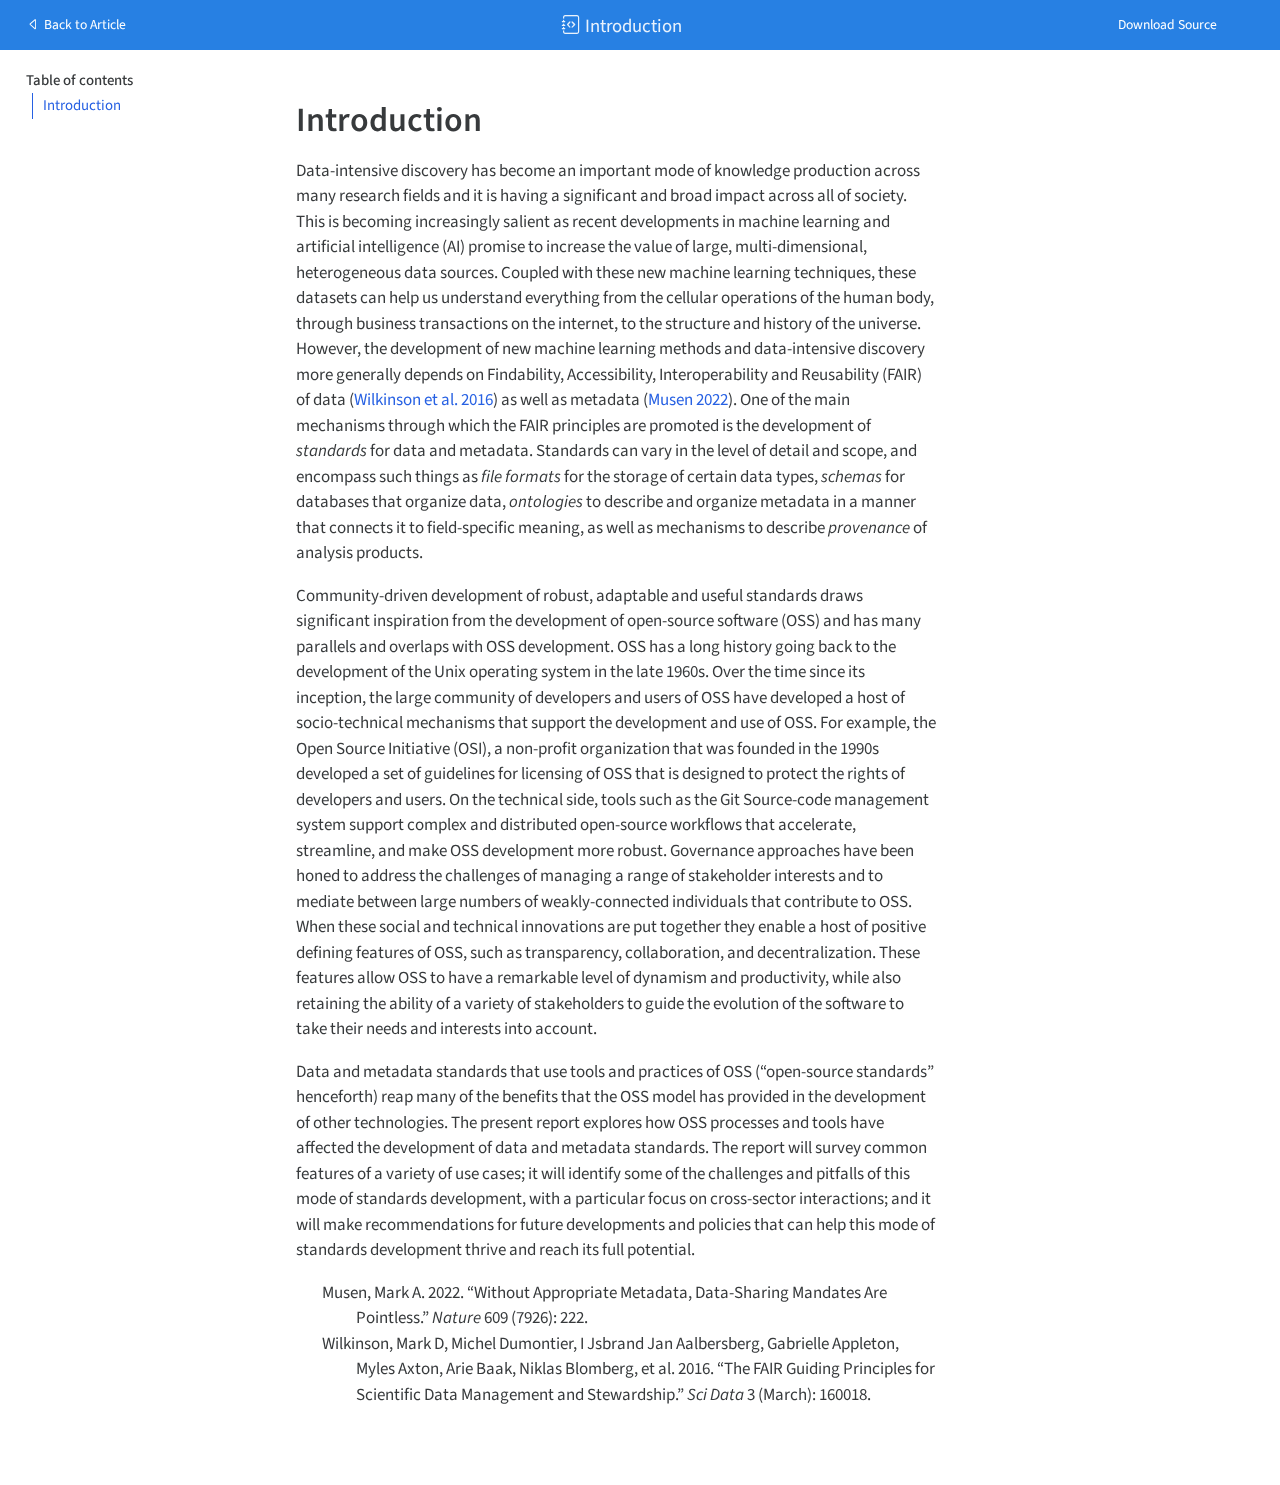
==== commit 363c0e19: "Built site for gh-pages" ====
--- a/sections/01-introduction-preview.html
+++ b/sections/01-introduction-preview.html
@@ -1,7 +1,7 @@
 <!DOCTYPE html>
 <html xmlns="http://www.w3.org/1999/xhtml" lang="en" xml:lang="en"><head>
     <meta charset="utf-8">
-    <meta name="generator" content="quarto-1.4.555">
+    <meta name="generator" content="quarto-1.5.57">
 
     <meta name="viewport" content="width=device-width, initial-scale=1.0, user-scalable=yes">
 
@@ -142,6 +142,7 @@
 <script src="../site_libs/bootstrap/bootstrap.min.js"></script>
 <link href="../site_libs/bootstrap/bootstrap-icons.css" rel="stylesheet">
 <link href="../site_libs/bootstrap/bootstrap.min.css" rel="stylesheet" id="quarto-bootstrap" data-mode="light">
+<script src="../site_libs/quarto-contrib/watermark-1.0.11/watermark.min.js"></script>
      <script async="" src="https://hypothes.is/embed.js"></script>
 <script>
   window.document.addEventListener("DOMContentLoaded", function (_event) {
@@ -169,14 +170,17 @@
   </ul>
 </nav>
 </div>
-<div id="quarto-margin-sidebar" class="sidebar margin-sidebar">
+<div id="quarto-margin-sidebar" class="sidebar margin-sidebar zindex-bottom">
 </div>
 <main class="content quarto-banner-title-block" id="quarto-document-content">      <section id="sec-intro" class="level1">
 <h1>Introduction</h1>
-<p>Data-intensive discovery has become an important mode of knowledge production across many research fields and it is having a significant and broad impact across all of society. This is becoming increasingly salient as recent developments in machine learning and artificial intelligence (AI) promise to increase the value of large, multi-dimensional, heterogeneous data sources. Coupled with these new machine learning techniques, these datasets can help us understand everything from the cellular operations of the human body, through business transactions on the internet, to the structure and history of the universe. However, the development of new machine learning methods and data-intensive discovery more generally depends on Findability, Accessibility, Interoperability and Reusability (FAIR) of data <span class="citation" data-cites="Wilkinson2016FAIR">(<a href="#ref-Wilkinson2016FAIR" role="doc-biblioref">Wilkinson et al. 2016</a>)</span>. One of the main mechanisms through which the FAIR principles are promoted is the development of <em>standards</em> for data and metadata. Standards can vary in the level of detail and scope, and encompass such things as <em>file formats</em> for the storage of certain data types, <em>schemas</em> for databases that organize data, <em>ontologies</em> to describe and organize metadata in a manner that connects it to field-specific meaning, as well as mechanisms to describe <em>provenance</em> of analysis products.</p>
-<p>Community-driven development of robust, adaptable and useful standards draws significant inspiration from the development of open-source software (OSS) and has many parallels and overlaps with OSS development. OSS has a long history going back to the development of the Unix operating system in the late 1960s. Over the time since its inception, the large community of developers and users of OSS have developed a host of socio-technical mechanisms that support the development and use of OSS. For example, the Open Source Initiative (OSI), a non-profit organization that was founded in the 1990s developed a set of guidelines for licensing of OSS that is designed to protect the rights of developers and users. On the more technical side, tools such as the Git Source-code management system support open-source development workflows that can be adopted in the development of standards. Governance approaches have been honed to address the challenges of managing a range of stakeholder interests and to mediate between large numbers of weakly-connected individuals that contribute to OSS. When these social and technical innovations are put together they enable a host of positive defining features of OSS, such as transparency, collaboration, and decentralization. These features allow OSS to have a remarkable level of dynamism and productivity, while also retaining the ability of a variety of stakeholders to guide the evolution of the software to take their needs and interests into account.</p>
-<p>Data and metadata standards that adopt tools and practices of OSS (“open-source standards” henceforth) stand to reap many of the benefits that the OSS model has provided in the development of other technologies.The present report explore how OSS processes and tools have affected the development of data and metadata standards. The report will triangulate common features of a variety of use cases; it will identify some of the challenges and pitfalls of this mode of standards development, with a particular focus on cross-sector interactions; and it will make recommendations for future developments and policies that can help this mode of standards development thrive and reach its full potential.</p>
+<p>Data-intensive discovery has become an important mode of knowledge production across many research fields and it is having a significant and broad impact across all of society. This is becoming increasingly salient as recent developments in machine learning and artificial intelligence (AI) promise to increase the value of large, multi-dimensional, heterogeneous data sources. Coupled with these new machine learning techniques, these datasets can help us understand everything from the cellular operations of the human body, through business transactions on the internet, to the structure and history of the universe. However, the development of new machine learning methods and data-intensive discovery more generally depends on Findability, Accessibility, Interoperability and Reusability (FAIR) of data <span class="citation" data-cites="Wilkinson2016FAIR">(<a href="#ref-Wilkinson2016FAIR" role="doc-biblioref">Wilkinson et al. 2016</a>)</span> as well as metadata <span class="citation" data-cites="Musen2022metadata">(<a href="#ref-Musen2022metadata" role="doc-biblioref">Musen 2022</a>)</span>. One of the main mechanisms through which the FAIR principles are promoted is the development of <em>standards</em> for data and metadata. Standards can vary in the level of detail and scope, and encompass such things as <em>file formats</em> for the storage of certain data types, <em>schemas</em> for databases that organize data, <em>ontologies</em> to describe and organize metadata in a manner that connects it to field-specific meaning, as well as mechanisms to describe <em>provenance</em> of analysis products.</p>
+<p>Community-driven development of robust, adaptable and useful standards draws significant inspiration from the development of open-source software (OSS) and has many parallels and overlaps with OSS development. OSS has a long history going back to the development of the Unix operating system in the late 1960s. Over the time since its inception, the large community of developers and users of OSS have developed a host of socio-technical mechanisms that support the development and use of OSS. For example, the Open Source Initiative (OSI), a non-profit organization that was founded in the 1990s developed a set of guidelines for licensing of OSS that is designed to protect the rights of developers and users. On the technical side, tools such as the Git Source-code management system support complex and distributed open-source workflows that accelerate, streamline, and make OSS development more robust. Governance approaches have been honed to address the challenges of managing a range of stakeholder interests and to mediate between large numbers of weakly-connected individuals that contribute to OSS. When these social and technical innovations are put together they enable a host of positive defining features of OSS, such as transparency, collaboration, and decentralization. These features allow OSS to have a remarkable level of dynamism and productivity, while also retaining the ability of a variety of stakeholders to guide the evolution of the software to take their needs and interests into account.</p>
+<p>Data and metadata standards that use tools and practices of OSS (“open-source standards” henceforth) reap many of the benefits that the OSS model has provided in the development of other technologies. The present report explores how OSS processes and tools have affected the development of data and metadata standards. The report will survey common features of a variety of use cases; it will identify some of the challenges and pitfalls of this mode of standards development, with a particular focus on cross-sector interactions; and it will make recommendations for future developments and policies that can help this mode of standards development thrive and reach its full potential.</p>
 <div id="refs" class="references csl-bib-body hanging-indent" data-entry-spacing="0" role="list">
+<div id="ref-Musen2022metadata" class="csl-entry" role="listitem">
+Musen, Mark A. 2022. <span>“Without Appropriate Metadata, Data-Sharing Mandates Are Pointless.”</span> <em>Nature</em> 609 (7926): 222.
+</div>
 <div id="ref-Wilkinson2016FAIR" class="csl-entry" role="listitem">
 Wilkinson, Mark D, Michel Dumontier, I Jsbrand Jan Aalbersberg, Gabrielle Appleton, Myles Axton, Arie Baak, Niklas Blomberg, et al. 2016. <span>“The <span>FAIR</span> Guiding Principles for Scientific Data Management and Stewardship.”</span> <em>Sci Data</em> 3 (March): 160018.
 </div>
@@ -218,18 +222,7 @@
     }
     return false;
   }
-  const clipboard = new window.ClipboardJS('.code-copy-button', {
-    text: function(trigger) {
-      const codeEl = trigger.previousElementSibling.cloneNode(true);
-      for (const childEl of codeEl.children) {
-        if (isCodeAnnotation(childEl)) {
-          childEl.remove();
-        }
-      }
-      return codeEl.innerText;
-    }
-  });
-  clipboard.on('success', function(e) {
+  const onCopySuccess = function(e) {
     // button target
     const button = e.trigger;
     // don't keep focus
@@ -261,7 +254,29 @@
     }, 1000);
     // clear code selection
     e.clearSelection();
+  }
+  const getTextToCopy = function(trigger) {
+      const codeEl = trigger.previousElementSibling.cloneNode(true);
+      for (const childEl of codeEl.children) {
+        if (isCodeAnnotation(childEl)) {
+          childEl.remove();
+        }
+      }
+      return codeEl.innerText;
+  }
+  const clipboard = new window.ClipboardJS('.code-copy-button:not([data-in-quarto-modal])', {
+    text: getTextToCopy
   });
+  clipboard.on('success', onCopySuccess);
+  if (window.document.getElementById('quarto-embedded-source-code-modal')) {
+    // For code content inside modals, clipBoardJS needs to be initialized with a container option
+    // TODO: Check when it could be a function (https://github.com/zenorocha/clipboard.js/issues/860)
+    const clipboardModal = new window.ClipboardJS('.code-copy-button[data-in-quarto-modal]', {
+      text: getTextToCopy,
+      container: window.document.getElementById('quarto-embedded-source-code-modal')
+    });
+    clipboardModal.on('success', onCopySuccess);
+  }
     var localhostRegex = new RegExp(/^(?:http|https):\/\/localhost\:?[0-9]*\//);
     var mailtoRegex = new RegExp(/^mailto:/);
       var filterRegex = new RegExp('/' + window.location.host + '/');
@@ -269,7 +284,7 @@
         return filterRegex.test(href) || localhostRegex.test(href) || mailtoRegex.test(href);
     }
     // Inspect non-navigation links and adorn them if external
- 	var links = window.document.querySelectorAll('a[href]:not(.nav-link):not(.navbar-brand):not(.toc-action):not(.sidebar-link):not(.sidebar-item-toggle):not(.pagination-link):not(.no-external):not([aria-hidden]):not(.dropdown-item):not(.quarto-navigation-tool)');
+ 	var links = window.document.querySelectorAll('a[href]:not(.nav-link):not(.navbar-brand):not(.toc-action):not(.sidebar-link):not(.sidebar-item-toggle):not(.pagination-link):not(.no-external):not([aria-hidden]):not(.dropdown-item):not(.quarto-navigation-tool):not(.about-link)');
     for (var i=0; i<links.length; i++) {
       const link = links[i];
       if (!isInternal(link.href)) {
@@ -591,6 +606,25 @@
     }
   }
 });
-</script>  </div> <!-- /content --> 
+</script>  </div> <!-- /content -->  <script>
+    const baseFontSize = parseFloat(getComputedStyle(document.documentElement).fontSize);
+    const watermark = new XWatermark.XWatermark();
+    watermark.init("Watermark", {
+      parentSelector: "body",
+      prevent: true,
+      observer: true,
+      mode: "normal",
+      font: "system-ui, -apple-system, 'Segoe UI', Roboto, 'Helvetica Neue', 'Noto Sans', 'Liberation Sans', Arial, sans-serif, 'Apple Color Emoji', 'Segoe UI Emoji', 'Segoe UI Symbol', 'Noto Color Emoji'",
+      fontsize: baseFontSize * 1.000000,
+      angle: -15.000000,
+      color: "#000000",
+      alpha: 0.100000,
+      cols: 10,
+      rows: 50,
+      xSpace: baseFontSize * 4.000000,
+      ySpace: baseFontSize * 4.000000,
+      zIndex: -1
+    });
+    </script> 
   
 </body></html>